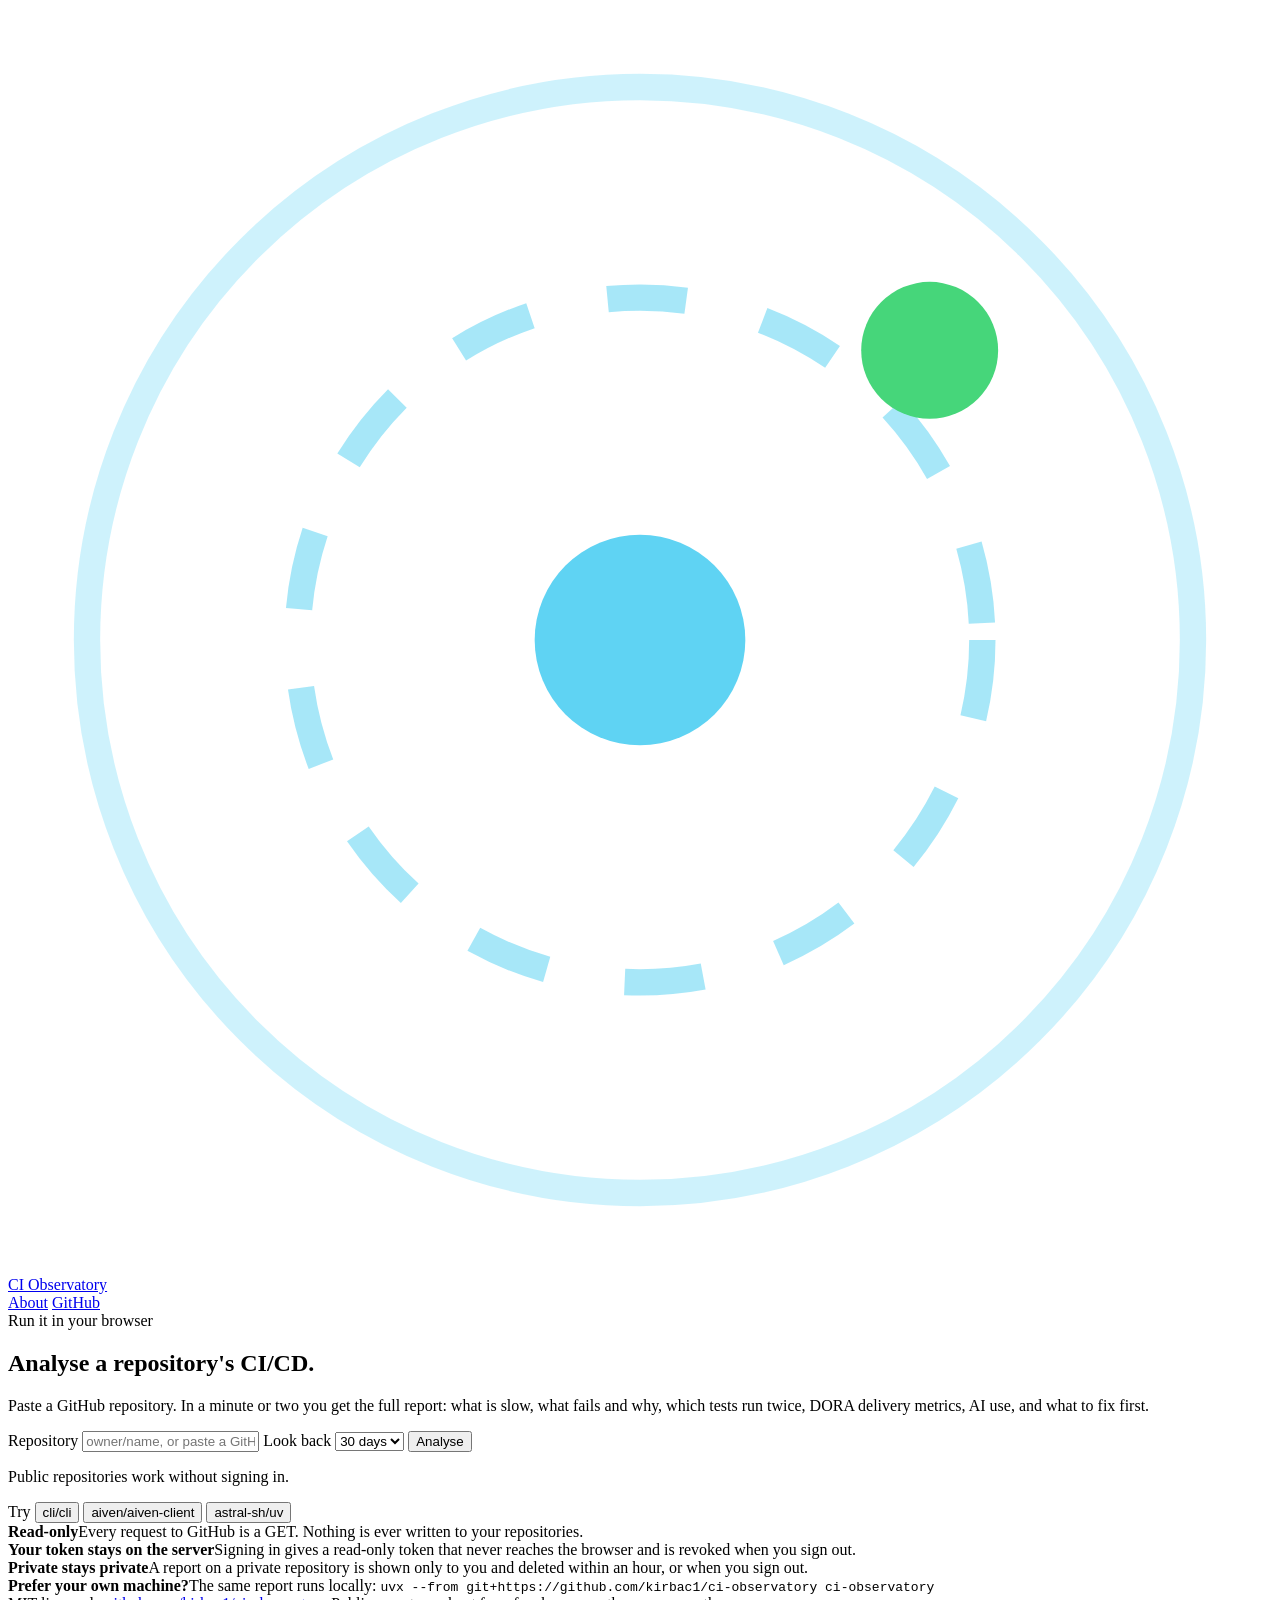
==== src/ci_observatory/server/static/index.html @ 53c166e2 "Add a web app with GitHub sign-in, and a direct HTTPS transport People can now paste a repository on" ====
<!doctype html>
<html lang="en">
<head>
<meta charset="utf-8">
<meta name="viewport" content="width=device-width, initial-scale=1, viewport-fit=cover">
<title>CI Observatory</title>
<meta name="description" content="Analyse the CI/CD of a GitHub repository in your browser: speed, failures, repeated tests, DORA metrics and AI use.">
<link rel="icon" href="/static/favicon.svg" type="image/svg+xml">
<link rel="preconnect" href="https://fonts.googleapis.com">
<link rel="preconnect" href="https://fonts.gstatic.com" crossorigin>
<link rel="stylesheet" href="https://fonts.googleapis.com/css2?family=Figtree:wght@400;500;600;700&family=DM+Mono:wght@400;500&display=swap">
<link rel="stylesheet" href="/static/app.css">
<script src="/static/app.js" defer></script>
</head>
<body>
<header class="bar">
  <div class="wrap">
    <a class="brand" href="/">
      <svg viewBox="0 0 48 48" aria-hidden="true">
        <circle cx="24" cy="24" r="21" fill="none" stroke="#5fd3f3" stroke-opacity=".3"/>
        <circle cx="24" cy="24" r="13" fill="none" stroke="#5fd3f3" stroke-opacity=".55" stroke-dasharray="3 3"/>
        <circle cx="24" cy="24" r="4" fill="#5fd3f3"/>
        <circle cx="35" cy="13" r="2.6" fill="#46d67a"/>
      </svg>
      CI Observatory
    </a>
    <nav aria-label="Site">
      <a href="https://kirbac1.github.io/ci-observatory/">About</a>
      <a href="https://github.com/kirbac1/ci-observatory">GitHub</a>
      <span id="auth" class="auth"></span>
    </nav>
  </div>
</header>

<main class="wrap">
  <section class="hero">
    <div class="eyebrow">Run it in your browser</div>
    <h1>Analyse a repository's CI/CD.</h1>
    <p class="lede">Paste a GitHub repository. In a minute or two you get the full report: what is slow, what fails and why, which tests run twice, DORA delivery metrics, AI use, and what to fix first.</p>

    <form id="form" class="ask" autocomplete="off" novalidate>
      <label class="sr" for="repo">Repository</label>
      <input id="repo" name="repo" type="text" placeholder="owner/name, or paste a GitHub link" spellcheck="false" autocapitalize="off" autocorrect="off" maxlength="300" required>
      <label class="sr" for="days">Look back</label>
      <select id="days" name="days">
        <option value="7">7 days</option>
        <option value="14">14 days</option>
        <option value="30" selected>30 days</option>
        <option value="60">60 days</option>
        <option value="90">90 days</option>
      </select>
      <button class="btn primary" type="submit" id="go">Analyse</button>
    </form>
    <p class="message" id="message" role="alert" hidden></p>
    <p class="hint" id="hint">Public repositories work without signing in.</p>
    <div class="examples" id="examples">
      <span>Try</span>
      <button type="button" data-repo="cli/cli">cli/cli</button>
      <button type="button" data-repo="aiven/aiven-client">aiven/aiven-client</button>
      <button type="button" data-repo="astral-sh/uv">astral-sh/uv</button>
    </div>
  </section>

  <section class="job" id="job" hidden aria-live="polite">
    <div class="job-head">
      <div>
        <div class="eyebrow" id="job-state">Waiting</div>
        <h2 id="job-title"></h2>
      </div>
      <div class="job-time" id="job-time"></div>
    </div>
    <ol class="steps" id="steps">
      <li data-step="1"><b>1</b> Workflow runs</li>
      <li data-step="2"><b>2</b> Job logs and tests</li>
      <li data-step="3"><b>3</b> AI and DORA</li>
      <li data-step="4"><b>4</b> Report</li>
    </ol>
    <pre class="log" id="log"></pre>
    <p class="message" id="job-error" hidden></p>
    <div class="job-actions">
      <a class="btn primary" id="open" hidden>Open the report →</a>
      <button class="btn" type="button" id="cancel" hidden>Cancel</button>
    </div>
  </section>

  <section class="recent" id="recent-wrap" hidden>
    <h2>Recently analysed</h2>
    <ul id="recent"></ul>
  </section>

  <section class="facts">
    <div><b>Read-only</b><span>Every request to GitHub is a GET. Nothing is ever written to your repositories.</span></div>
    <div><b>Your token stays on the server</b><span>Signing in gives a read-only token that never reaches the browser and is revoked when you sign out.</span></div>
    <div><b>Private stays private</b><span>A report on a private repository is shown only to you and deleted within an hour, or when you sign out.</span></div>
    <div><b>Prefer your own machine?</b><span>The same report runs locally: <code>uvx --from git+https://github.com/kirbac1/ci-observatory ci-observatory</code></span></div>
  </section>
</main>

<footer>
  <div class="wrap">
    <span>MIT licensed · <a href="https://github.com/kirbac1/ci-observatory">github.com/kirbac1/ci-observatory</a></span>
    <span>Public reports are kept for a few hours so others can open them.</span>
  </div>
</footer>
</body>
</html>
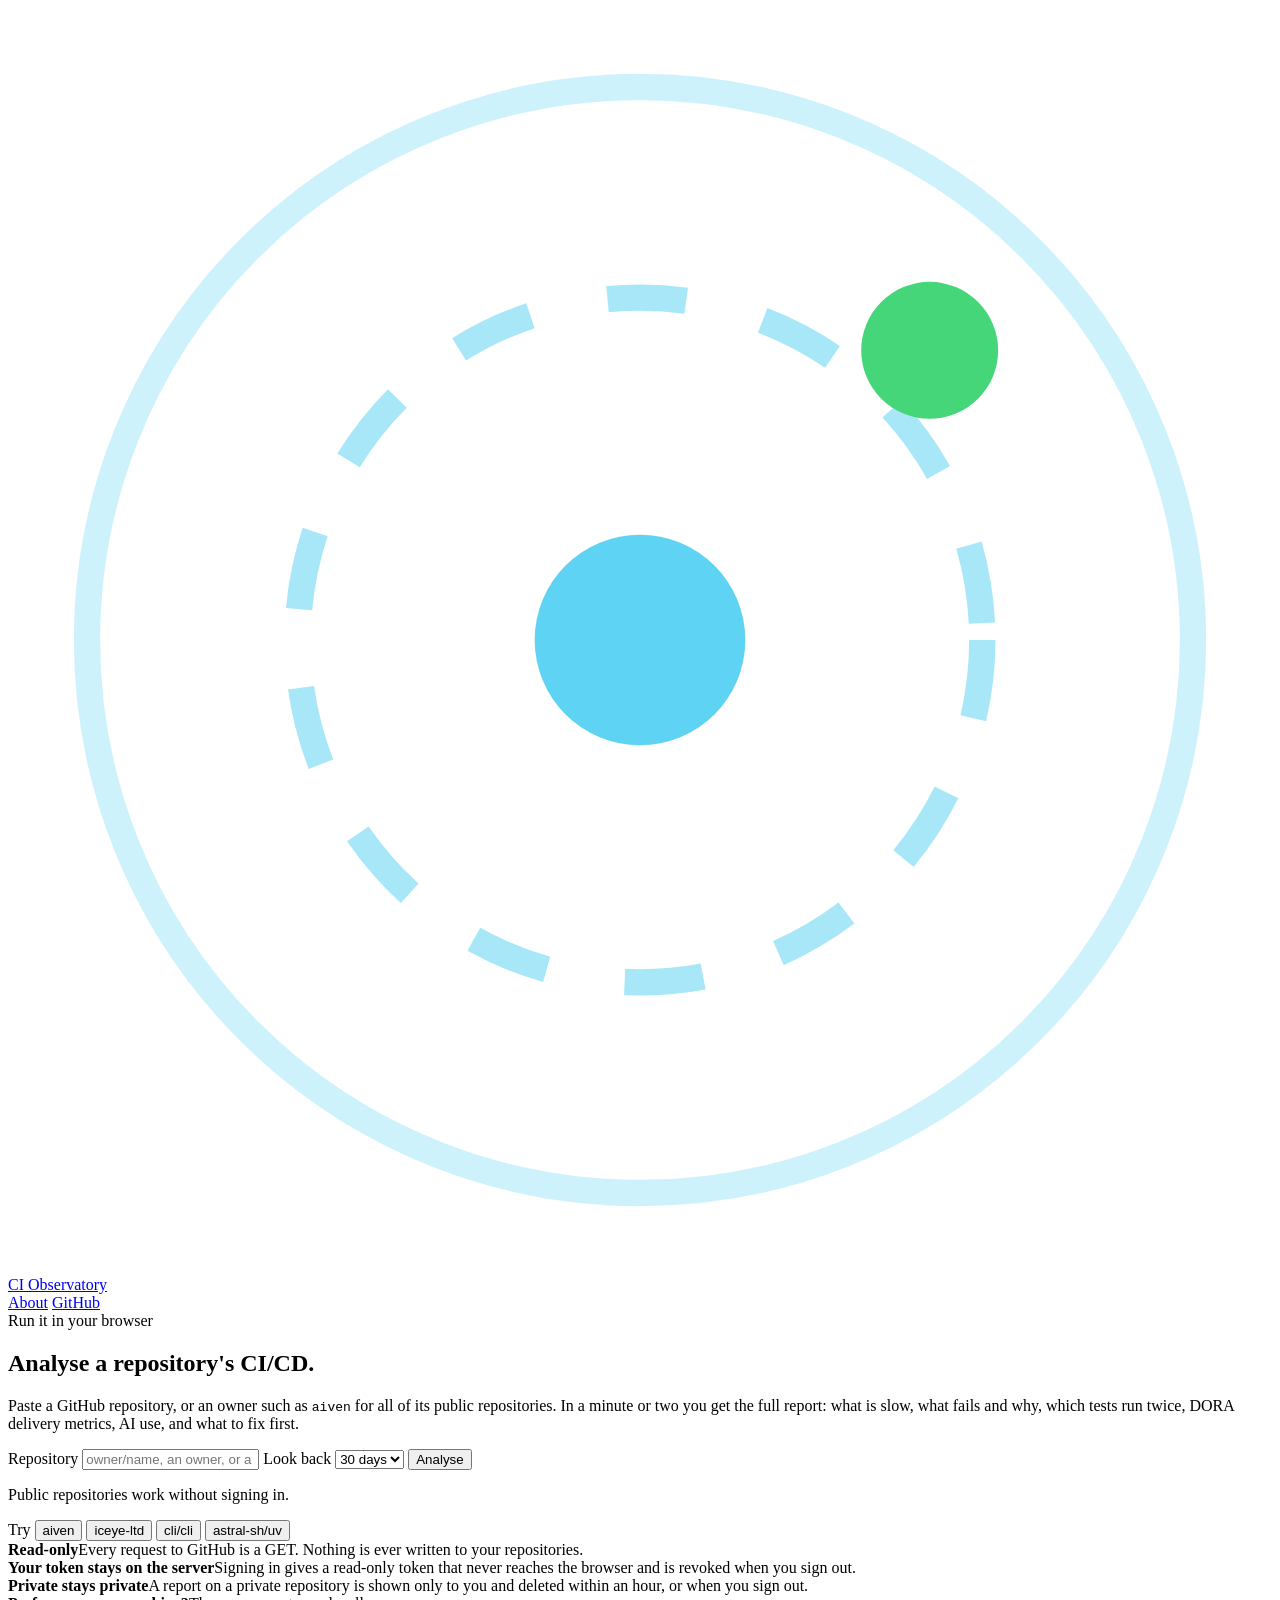
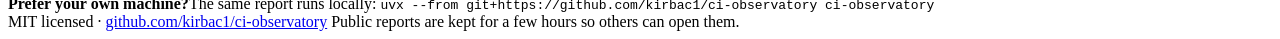
==== commit 307907c7: "Analyse a whole owner's public repositories from the web app Typing an owner (aiven, aiven/, @aiven " ====
--- a/src/ci_observatory/server/static/index.html
+++ b/src/ci_observatory/server/static/index.html
@@ -36,11 +36,11 @@
   <section class="hero">
     <div class="eyebrow">Run it in your browser</div>
     <h1>Analyse a repository's CI/CD.</h1>
-    <p class="lede">Paste a GitHub repository. In a minute or two you get the full report: what is slow, what fails and why, which tests run twice, DORA delivery metrics, AI use, and what to fix first.</p>
+    <p class="lede">Paste a GitHub repository, or an owner such as <code>aiven</code> for all of its public repositories. In a minute or two you get the full report: what is slow, what fails and why, which tests run twice, DORA delivery metrics, AI use, and what to fix first.</p>
 
     <form id="form" class="ask" autocomplete="off" novalidate>
       <label class="sr" for="repo">Repository</label>
-      <input id="repo" name="repo" type="text" placeholder="owner/name, or paste a GitHub link" spellcheck="false" autocapitalize="off" autocorrect="off" maxlength="300" required>
+      <input id="repo" name="repo" type="text" placeholder="owner/name, an owner, or a GitHub link" spellcheck="false" autocapitalize="off" autocorrect="off" maxlength="300" required>
       <label class="sr" for="days">Look back</label>
       <select id="days" name="days">
         <option value="7">7 days</option>
@@ -55,8 +55,9 @@
     <p class="hint" id="hint">Public repositories work without signing in.</p>
     <div class="examples" id="examples">
       <span>Try</span>
+      <button type="button" data-repo="aiven" title="All of Aiven's public repositories">aiven</button>
+      <button type="button" data-repo="iceye-ltd" title="All of ICEYE's public repositories">iceye-ltd</button>
       <button type="button" data-repo="cli/cli">cli/cli</button>
-      <button type="button" data-repo="aiven/aiven-client">aiven/aiven-client</button>
       <button type="button" data-repo="astral-sh/uv">astral-sh/uv</button>
     </div>
   </section>
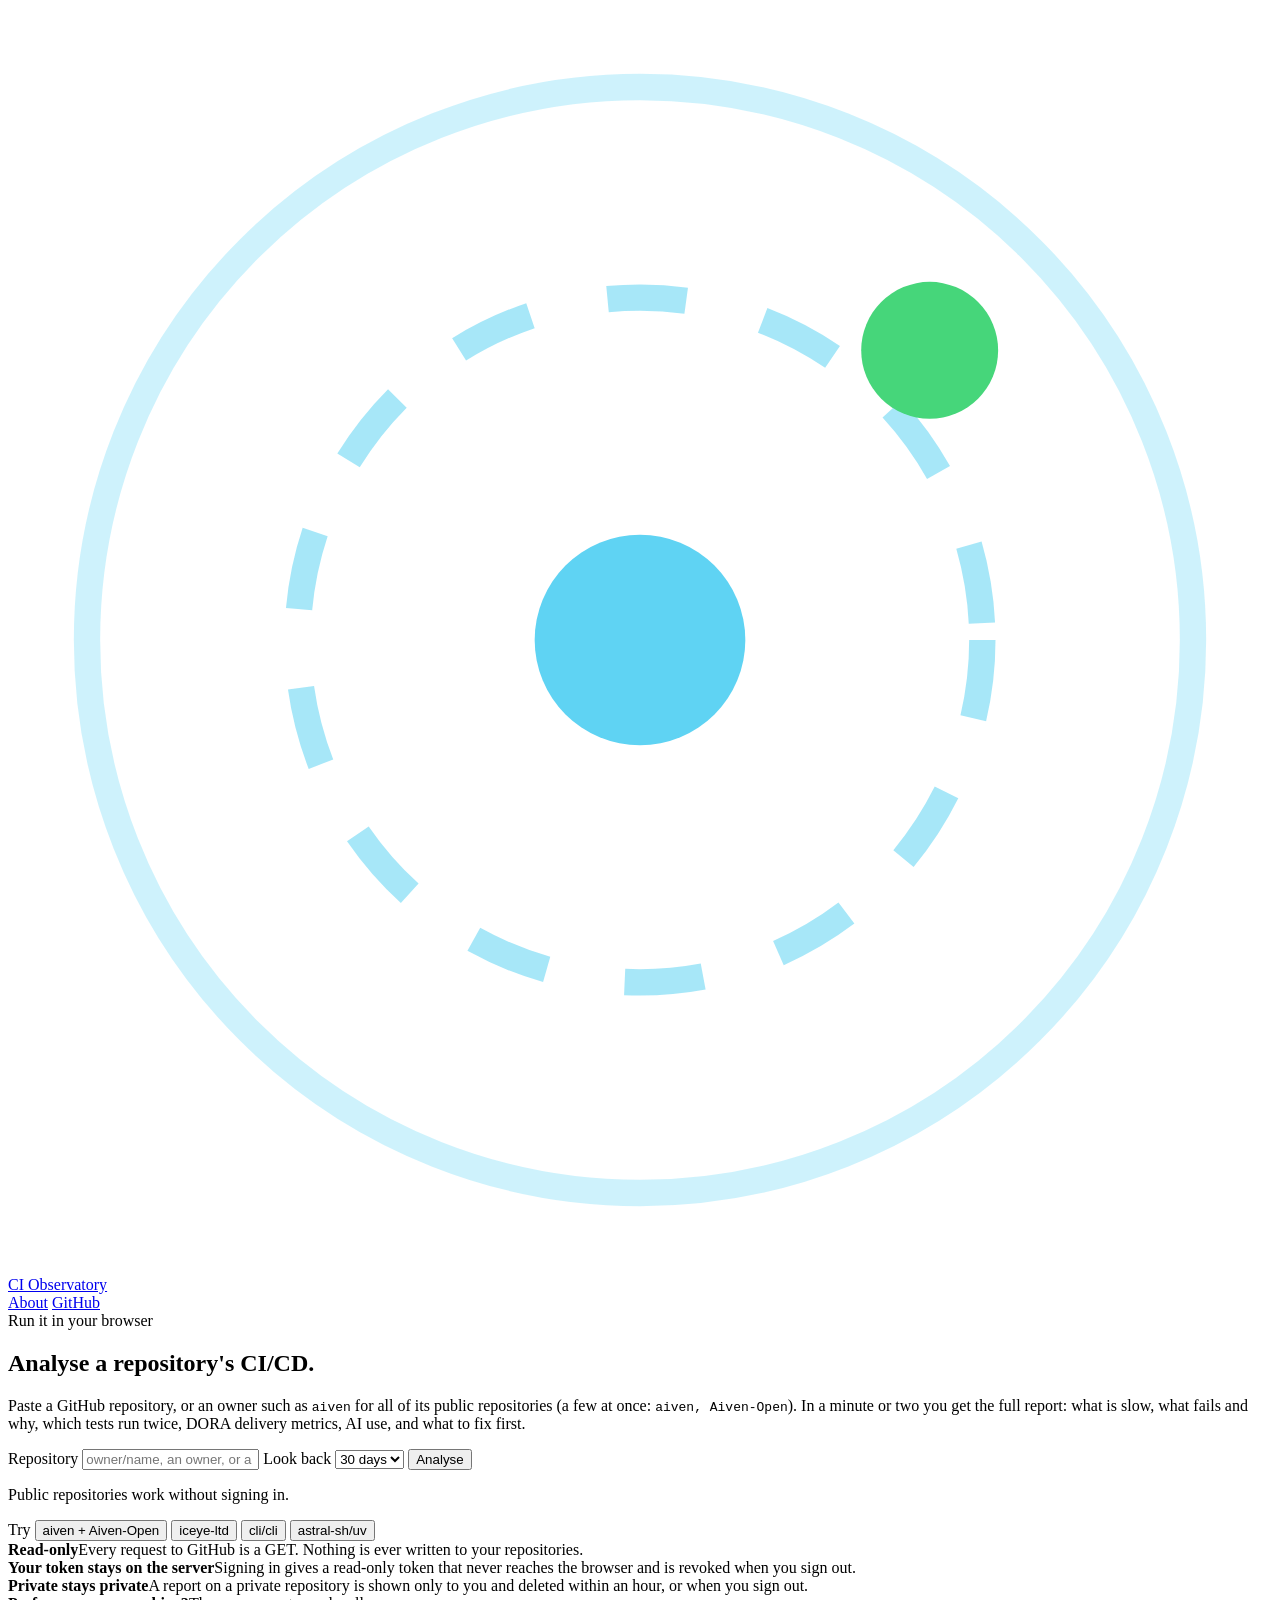
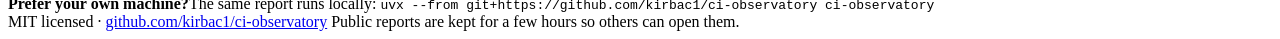
==== commit 03604964: "Cover every public repository that runs CI, for one or more owners Owner analyses missed most of a l" ====
--- a/src/ci_observatory/server/static/index.html
+++ b/src/ci_observatory/server/static/index.html
@@ -36,7 +36,7 @@
   <section class="hero">
     <div class="eyebrow">Run it in your browser</div>
     <h1>Analyse a repository's CI/CD.</h1>
-    <p class="lede">Paste a GitHub repository, or an owner such as <code>aiven</code> for all of its public repositories. In a minute or two you get the full report: what is slow, what fails and why, which tests run twice, DORA delivery metrics, AI use, and what to fix first.</p>
+    <p class="lede">Paste a GitHub repository, or an owner such as <code>aiven</code> for all of its public repositories (a few at once: <code>aiven, Aiven-Open</code>). In a minute or two you get the full report: what is slow, what fails and why, which tests run twice, DORA delivery metrics, AI use, and what to fix first.</p>
 
     <form id="form" class="ask" autocomplete="off" novalidate>
       <label class="sr" for="repo">Repository</label>
@@ -55,7 +55,7 @@
     <p class="hint" id="hint">Public repositories work without signing in.</p>
     <div class="examples" id="examples">
       <span>Try</span>
-      <button type="button" data-repo="aiven" title="All of Aiven's public repositories">aiven</button>
+      <button type="button" data-repo="aiven, Aiven-Open" title="Every public repository of Aiven's two GitHub organisations that ran CI">aiven + Aiven-Open</button>
       <button type="button" data-repo="iceye-ltd" title="All of ICEYE's public repositories">iceye-ltd</button>
       <button type="button" data-repo="cli/cli">cli/cli</button>
       <button type="button" data-repo="astral-sh/uv">astral-sh/uv</button>
